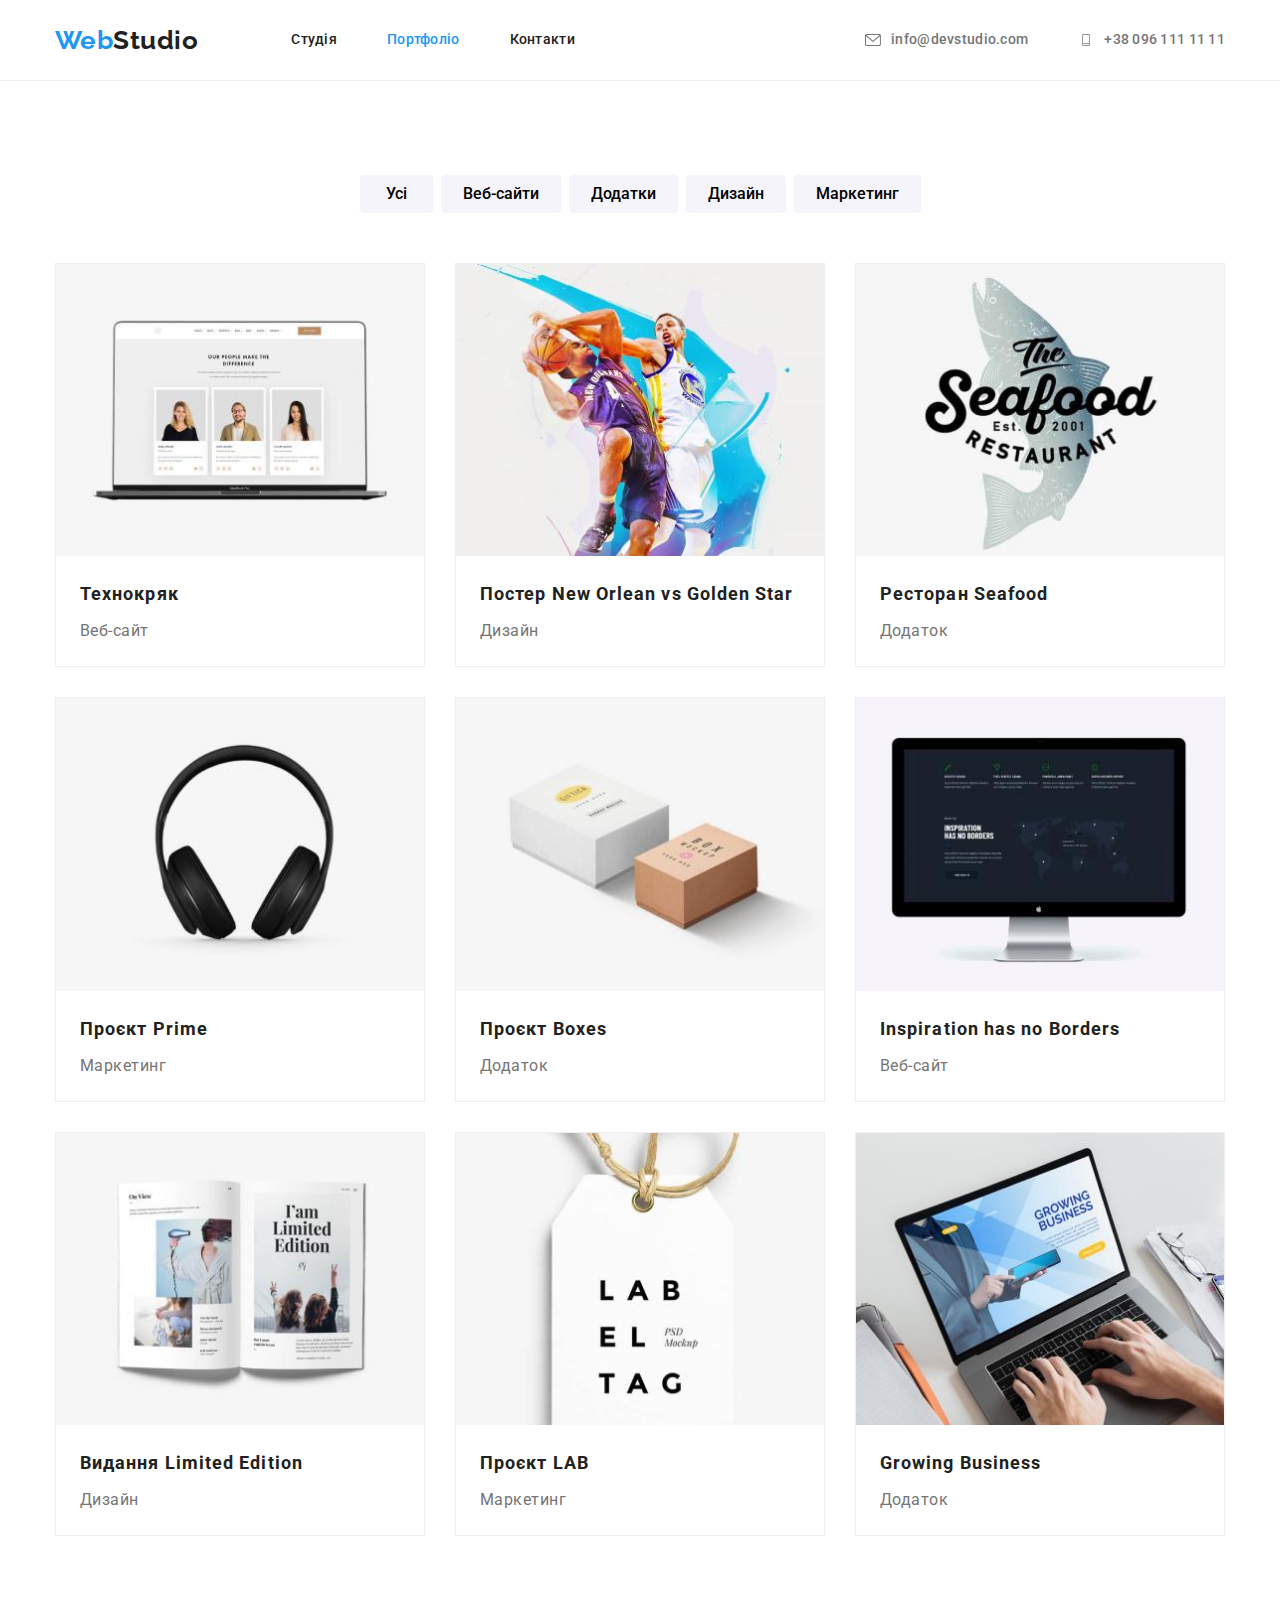
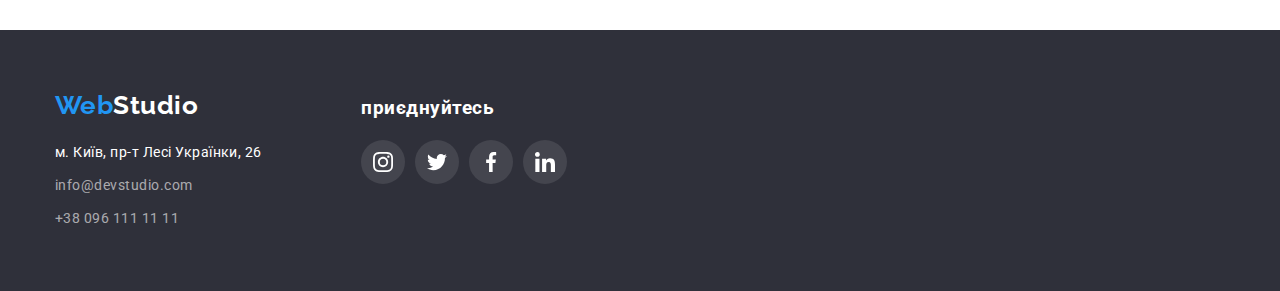
==== portfolio.html @ afe0e304 "copy my HW4" ====
<!DOCTYPE html>
<html lang="uk">
  <head>
    <meta charset="UTF-8" />
    <meta http-equiv="X-UA-Compatible" content="IE=edge" />
    <meta name="viewport" content="width=device-width, initial-scale=1.0" />
    <title>Document</title>
    <link
      rel="stylesheet"
      href="https://cdnjs.cloudflare.com/ajax/libs/modern-normalize/1.1.0/modern-normalize.min.css"
    />
    <link
      href="https://fonts.googleapis.com/css2?family=Raleway:wght@700&family=Roboto:wght@400;500;700;900&display=swap"
      rel="stylesheet"
    />
    <link rel="stylesheet" href="./css/styles.css" />
  </head>
  <body>
    <header class="header-border">
      <div class="conteiner header-nav">
        <nav class="nav header-nav">
          <a class="logo link" href="./index.html"
            >Web<span class="logo-text">Studio</span></a
          >
          <ul class="site-nav list">
            <li class="item">
              <a href="./index.html" class="link">Студія</a>
            </li>
            <li class="item">
              <a href="./portfolio.html" class="link current">Портфоліо</a>
            </li>
            <li class="item"><a href="#" class="link">Контакти</a></li>
          </ul>
        </nav>
        <ul class="list auth-nav">
          <li class="item">
            <a class="nav-link link" href="mailto:info@devstudio.com"
              ><svg class="nav-icon" width="16" height="12">
                <use href="./images/icons.svg#icon-envelope"></use></svg
              >info@devstudio.com</a
            >
          </li>
          <li class="item">
            <a class="nav-link link" href="tel:+380961111111"
              ><svg class="nav-icon" width="16" height="12">
                <use href="./images/icons.svg#icon-phone"></use></svg
              >+38 096 111 11 11</a
            >
          </li>
        </ul>
      </div>
    </header>
    <main class="section-exmpls">
      <h1 class="visually-hidden">Портфоліо</h1>
      <section class="section">
        <div class="conteiner">
          <ul class="list list-btn">
            <li class="list-btn-exmpls">
              <button class="btn-filter btn" type="button">Усі</button>
            </li>
            <li class="list-btn-exmpls">
              <button class="btn-filter btn" type="button">Веб-сайти</button>
            </li>
            <li class="list-btn-exmpls">
              <button class="btn-filter btn" type="button">Додатки</button>
            </li>
            <li class="list-btn-exmpls">
              <button class="btn-filter btn" type="button">Дизайн</button>
            </li>
            <li class="list-btn-exmpls">
              <button class="btn-filter btn" type="button">Маркетинг</button>
            </li>
          </ul>
          <ul class="list list-exmpls">
            <li class="section-exmpls-item">
              <a class="link link-exmpls" href="#"
                ><img
                  class="img"
                  src="./images/tk.jpg"
                  alt="компʼютер"
                  width="370"
                />
                <div class="exmpl-item-text">
                  <h2 class="section-exmpls-heading">Технокряк</h2>
                  <p class="section-exmpls-text">Веб-сайт</p>
                </div></a
              >
            </li>
            <li class="section-exmpls-item">
              <a class="link link-exmpls" href="#"
                ><img
                  class="img"
                  src="./images/poster.jpg"
                  alt="гравці баскетболу"
                  width="370"
                />
                <div class="exmpl-item-text">
                  <h2 class="section-exmpls-heading">
                    Постер New Orlean vs Golden Star
                  </h2>
                  <p class="section-exmpls-text">Дизайн</p>
                </div></a
              >
            </li>
            <li class="section-exmpls-item">
              <a class="link link-exmpls" href="#">
                <img
                  class="img"
                  src="./images/restaurant.jpg"
                  alt="логотип риба"
                  width="370"
                />
                <div class="exmpl-item-text">
                  <h2 class="section-exmpls-heading">Ресторан Seafood</h2>
                  <p class="section-exmpls-text">Додаток</p>
                </div></a
              >
            </li>
            <li class="section-exmpls-item">
              <a class="link link-exmpls" href="#">
                <img
                  class="img"
                  src="./images/prime.jpg"
                  alt="навушники"
                  width="370"
                />
                <div class="exmpl-item-text">
                  <h2 class="section-exmpls-heading">Проєкт Prime</h2>
                  <p class="section-exmpls-text">Маркетинг</p>
                </div></a
              >
            </li>
            <li class="section-exmpls-item">
              <a class="link link-exmpls" href="#">
                <img
                  class="img"
                  src="./images/boxes.jpg"
                  alt="дві коробки"
                  width="370"
                />
                <div class="exmpl-item-text">
                  <h2 class="section-exmpls-heading">Проєкт Boxes</h2>
                  <p class="section-exmpls-text">Додаток</p>
                </div></a
              >
            </li>
            <li class="section-exmpls-item">
              <a class="link link-exmpls" href="#">
                <img
                  class="img"
                  src="./images/inspiration.jpg"
                  alt="монітор"
                  width="370"
                />
                <div class="exmpl-item-text">
                  <h2 class="section-exmpls-heading">
                    Inspiration has no Borders
                  </h2>
                  <p class="section-exmpls-text">Веб-сайт</p>
                </div></a
              >
            </li>
            <li class="section-exmpls-item">
              <a class="link link-exmpls" href="#">
                <img
                  class="img"
                  src="./images/limiteded.jpg"
                  alt="книга"
                  width="370"
                />
                <div class="exmpl-item-text">
                  <h2 class="section-exmpls-heading">
                    Видання Limited Edition
                  </h2>
                  <p class="section-exmpls-text">Дизайн</p>
                </div>
              </a>
            </li>
            <li class="section-exmpls-item">
              <a class="link link-exmpls" href="#">
                <img
                  class="img"
                  src="./images/lab.jpg"
                  alt="бірка"
                  width="370"
                />
                <div class="exmpl-item-text">
                  <h2 class="section-exmpls-heading">Проєкт LAB</h2>
                  <p class="section-exmpls-text">Маркетинг</p>
                </div></a
              >
            </li>
            <li class="section-exmpls-item">
              <a class="link link-exmpls" href="#">
                <img
                  class="img"
                  src="./images/growbi.jpg"
                  alt="ноутбук"
                  width="370"
                />
                <div class="exmpl-item-text">
                  <h2 class="section-exmpls-heading">Growing Business</h2>
                  <p class="section-exmpls-text">Додаток</p>
                </div></a
              >
            </li>
          </ul>
        </div>
      </section>
    </main>
    <footer class="footer">
      <div class="conteiner">
        <div class="list footer-list">
          <div>
            <a class="logo link logo-footer" href="./index.html"
              >Web<span class="logo-text-footer">Studio</span></a
            >
            <address class="address">
              <ul class="list address-logo">
                <li class="adress-list">
                  <a
                    class="footer-text address-text link"
                    href="https://goo.gl/maps/Pw9cZAzKq1KJY9Lq5"
                    target="_blank"
                    rel="noreferrer noopener"
                    >м. Київ, пр-т Лесі Українки, 26</a
                  >
                </li>
                <li class="adress-list">
                  <a
                    class="nav-link-footer footer-text link"
                    href="mailto:info@devstudio.com"
                    >info@devstudio.com</a
                  >
                </li>
                <li class="adress-list">
                  <a
                    class="nav-link-footer footer-text link"
                    href="tel:+380961111111"
                    >+38 096 111 11 11</a
                  >
                </li>
              </ul>
            </address>
          </div>
          <div>
            <h3 class="footer-title">приєднуйтесь</h3>
            <ul class="footer-icon list">
              <li class="footer-icon-social">
                <a href="#">
                  <svg width="20px" height="20px">
                    <use
                      class="icon"
                      href="./images/icons.svg#icon-instagram"
                    ></use>
                  </svg>
                </a>
              </li>
              <li class="footer-icon-social">
                <a href="#">
                  <svg width="20px" height="20px">
                    <use
                      class="icon"
                      href="./images/icons.svg#icon-twitter"
                    ></use>
                  </svg>
                </a>
              </li>
              <li class="footer-icon-social">
                <a href="#">
                  <svg width="20px" height="20px">
                    <use
                      class="icon"
                      href="./images/icons.svg#icon-facebook"
                    ></use>
                  </svg>
                </a>
              </li>
              <li class="footer-icon-social">
                <a href="#">
                  <svg width="20px" height="20px">
                    <use
                      class="icon"
                      href="./images/icons.svg#icon-linkedin"
                    ></use>
                  </svg>
                </a>
              </li>
            </ul>
          </div>
        </div>
      </div>
    </footer>
  </body>
</html>
---- css/styles.css ----
/* names of classes
.logo 
.logo-text
.logo-text-footer
.logo-footer
.list 
.current
.btn 
.site-nav 
.item
.link
.heder-border
.header-nav
.nav-link 
.auth-nav
.nav-link-footer
.visually-hidden
.icon
.hero 
.hero-text 
.hero-btn 
.main-page 
.main-subdject 
.main-text 
.main-list
.main-img
.list-item
.section
.main-section
.main-page-title 
.main-page-list
.img
.team-page 
.team-page-item
.team-page-title 
.team-page-text 
.team-icon
.team-icon-social
.footer 
.footer-text 
.address 
.adress-list
.address-text
.conteiner
.header-border


-###-portfolio-###-

.section-exmpls 
.btn-filter 
.list-btn
.btn-filter
.exmpl-item-text
.section-exmpls-heading
.section-exmpls-text
.section-exmpls-item
.link-exmpls


*/

:root {
  --main-bg: #ffffff;
  --main-text: #212121;
  --second-text: #757575;
  --logo: #2196f3;
  --accent-text: #2196f3;
  --first-section-bg: #2f303a;
  --second-section-bg: #ffffff;
  --third-section-bg: #f5f4fa;
  --footer-bg: #2f303a;
  --active-btn: #188ce8;
  --footer-nav: rgba(255, 255, 255, 0.6);
  --social-icon: #afb1b8;
}

/* global */

body {
  background-color: var(--main-bg);
  color: var(--main-text);
  font-family: Roboto, sans-serif;
  letter-spacing: 0.03em;
}
h1,
h2,
h3,
h4,
h5,
h6,
p,
ul {
  margin: 0;
  padding: 0;
}
.list {
  list-style: none;
}
.btn {
  cursor: pointer;
  font-family: inherit;
}
.link {
  text-decoration: none;
}
.conteiner {
  width: 1200px;
  padding-left: 15px;
  padding-right: 15px;
  margin-left: auto;
  margin-right: auto;
}
.visually-hidden {
  position: absolute;

  white-space: nowrap;

  width: 1px;

  height: 1px;

  overflow: hidden;

  border: 0;

  padding: 0;

  clip: rect(0 0 0 0);

  clip-path: inset(50%);

  margin: -1px;
}
.icon {
  fill: inherit;
}

/* header global */

.header-nav {
  display: flex;
  align-items: center;
}
.logo {
  color: var(--logo);
  font-family: Raleway, sans-serif;
  font-weight: 700;
  font-size: 26px;
  line-height: 1.19;
  margin-right: 93px;
  display: block;
}
.logo-text {
  color: var(--main-text);
}
.site-nav {
  display: flex;
}
.site-nav.list .current {
  color: var(--accent-text);
}
.site-nav .link,
.item .nav-link {
  padding-top: 32px;
  padding-bottom: 32px;
  display: flex;
  align-items: center;
}
.site-nav .item:not(:last-child) {
  margin-right: 50px;
}
.site-nav .link,
.nav-link {
  color: var(--main-text);
  font-weight: 500;
  font-size: 14px;
  line-height: 1.14;
  letter-spacing: 0.02em;
}
.nav-icon {
  margin-right: 10px;
}

.site-nav .link:hover,
.site-nav .link:focus,
.nav-link:focus,
.nav-link:hover {
  color: var(--accent-text);
  fill: var(--accent-text);
}
.nav-link {
  color: var(--second-text);
  fill: var(--second-text);
}
.auth-nav {
  display: flex;
  margin-left: auto;
}
.auth-nav .item:not(:last-child) {
  margin-right: 50px;
}
.header-border {
  border-bottom: 1px solid #ececec;
}
/* footer global */
.address {
  font-style: normal;
}
.footer {
  padding-top: 60px;
  padding-bottom: 60px;
  background-color: var(--footer-bg);
}
.logo-text-footer {
  color: var(--main-bg);
}
.conteiner .logo-footer {
  margin-bottom: 20px;
  display: block;
}
.adress-list:not(:last-child) {
  margin-bottom: 9px;
}
.footer-text {
  font-size: 14px;
  line-height: 1.71;
}
.address-text {
  color: var(--main-bg);
}
.nav-link-footer {
  color: var(--footer-nav);
}
.nav-link-footer:focus,
.nav-link-footer:hover {
  color: var(--accent-text);
}

.footer-icon {
  display: flex;
  gap: 10px;
}
.footer-icon-social {
  width: 44px;
  height: 44px;
  padding: 12px;
  fill: var(--main-bg);
  background: rgba(255, 255, 255, 0.1);
  border-radius: 50%;
}
.footer-icon-social:focus,
.footer-icon-social:hover {
  background-color: var(--accent-text);
  fill: var(--main-bg);
  border-radius: 50%;
}
.footer-list {
  display: flex;
  gap: 70px;
  align-items: baseline;
}

.footer-title {
  color: var(--main-bg);
  margin-bottom: 20px;
}

/* main index */

.hero {
  padding: 200px 0;
  max-width: 1600px;
  height: 600px;
  margin-right: auto;
  margin-left: auto;
  background-image: linear-gradient(
      to right,
      rgba(47, 48, 58, 0.4),
      rgba(47, 48, 58, 0.4)
    ),
    url(../images/hero.jpg);
  background-repeat: no-repeat;
  background-position: center;
  background-size: cover;
  background-color: var(--first-section-bg);
}
.hero-text {
  margin-bottom: 30px;
  margin-right: auto;
  margin-left: auto;
  color: var(--main-bg);
  font-weight: 900;
  font-size: 44px;
  line-height: 1.36;
  text-align: center;
  letter-spacing: 0.06em;
  text-transform: uppercase;
  max-width: 696px;
}
.hero-btn {
  padding: 10px 32px;
  border: 0;
  margin-right: auto;
  margin-left: auto;
  min-width: 216px;
  background: #2196f3;
  box-shadow: 0px 4px 4px rgba(0, 0, 0, 0.15);
  border-radius: 4px;
  color: var(--main-bg);
  font-weight: 700;
  font-size: 16px;
  line-height: 1.88;
  text-align: center;
  letter-spacing: 0.06em;
  display: block;
}
.hero-btn:hover,
.hero-btn:focus {
  background-color: var(--active-btn);
}
.main-page {
  background-color: var(--second-section-bg);
}
.main-subdject {
  font-size: 14px;
  line-height: 1.14;
  text-transform: uppercase;
  margin-bottom: 10px;
}
.main-text {
  color: var(--second-text);
  font-size: 14px;
  line-height: 1.71;
  /* width: 270px; */
}
.section {
  padding-top: 94px;
  padding-bottom: 94px;
}
.main-section {
  padding-bottom: 94px;
}
.main-list {
  width: calc((100%-90px) / 4);
}
.main-img {
  width: 270;
  height: 120px;
  background-color: var(--third-section-bg);
  border-radius: 4px;
  display: flex;
  justify-content: center;
  align-items: center;
  margin-bottom: 30px;
}

.conteiner .list-item {
  display: flex;
  gap: 30px;
}
.main-page-title {
  margin-bottom: 50px;
  font-size: 36px;
  line-height: 1.17;
  text-align: center;
}
.main-page-list {
  width: calc((100%-60px) / 3);
}
.team-page {
  background-color: var(--third-section-bg);
}
.team-page-item {
  background: var(--main-bg);
  box-shadow: 0px 1px 3px rgba(0, 0, 0, 0.12), 0px 1px 1px rgba(0, 0, 0, 0.14),
    0px 2px 1px rgba(0, 0, 0, 0.2);
  border-radius: 0px 0px 4px 4px;
  width: 270px;
}
.team-item-text {
  padding-top: 30px;
  padding-bottom: 30px;
}
.img {
  display: block;
  width: 100%;
  height: auto;
}
.team-page-title {
  margin-bottom: 10px;
  font-weight: 500;
  font-size: 16px;
  line-height: 1.9;
  text-align: center;
}
.team-page-text {
  color: var(--second-text);
  font-size: 16px;
  line-height: 1.9;
  text-align: center;
}
.team-icon {
  display: flex;
  padding: 16px 32px 0px;
  justify-content: center;
}
.team-icon-social {
  width: 44px;
  height: 44px;
  padding: 12px;
  fill: var(--social-icon);
}
.team-icon-social:focus,
.team-icon-social:hover {
  background-color: var(--accent-text);
  fill: #ffffff;
  border-radius: 50%;
}
.list-brand {
  width: 170px;
  height: 92px;
  border: 1px solid #afb1b8;
  border-radius: 4px;
  display: flex;
  justify-content: center;
  align-items: center;
  fill: var(--social-icon);
}
.icon-brand {
  display: flex;
  gap: 30px;
}
.list-brand:hover,
.list-brand:focus {
  border: 1px solid var(--accent-text);
  fill: var(--accent-text);
}

/* portfolio */

.section-exmpls {
  background-color: var(--second-section-bg);
}
.btn-filter {
  padding: 6px 22px;
  border: 0;
  min-width: 73px;
  background: var(--third-section-bg);
  border-radius: 4px;
  font-weight: 500;
  font-size: 16px;
  line-height: 1.62;
  text-align: center;
  display: block;
}
.list-btn-exmpls:not(:last-child) {
  margin-right: 8px;
}
.list-btn {
  display: flex;
  justify-content: center;
  margin-bottom: 50px;
}
.btn-filter:focus,
.btn-filter:hover {
  background: var(--accent-text);
  color: var(--main-bg);
  box-shadow: 0px 3px 1px rgba(0, 0, 0, 0.1), 0px 1px 2px rgba(0, 0, 0, 0.08),
    0px 2px 2px rgba(0, 0, 0, 0.12);
  border-radius: 4px;
}
.exmpl-item-text {
  padding: 20px 24px;
}
.section-exmpls-heading {
  font-size: 18px;
  line-height: 2;
  letter-spacing: 0.06em;
  margin-bottom: 4px;
}
.section-exmpls-text {
  color: var(--second-text);
  font-size: 16px;
  line-height: 1.88;
}
.section-exmpls-item {
  background: var(--main-bg);
  border: 1px solid #eeeeee;
  width: 370px;
}
.section-exmpls-item:hover {
  box-shadow: 0px 1px 1px rgba(0, 0, 0, 0.12), 0px 4px 4px rgba(0, 0, 0, 0.06),
    1px 4px 6px rgba(0, 0, 0, 0.16);
}
.list-exmpls {
  display: flex;
  gap: 30px;
  flex-wrap: wrap;
}
.link-exmpls {
  color: inherit;
}
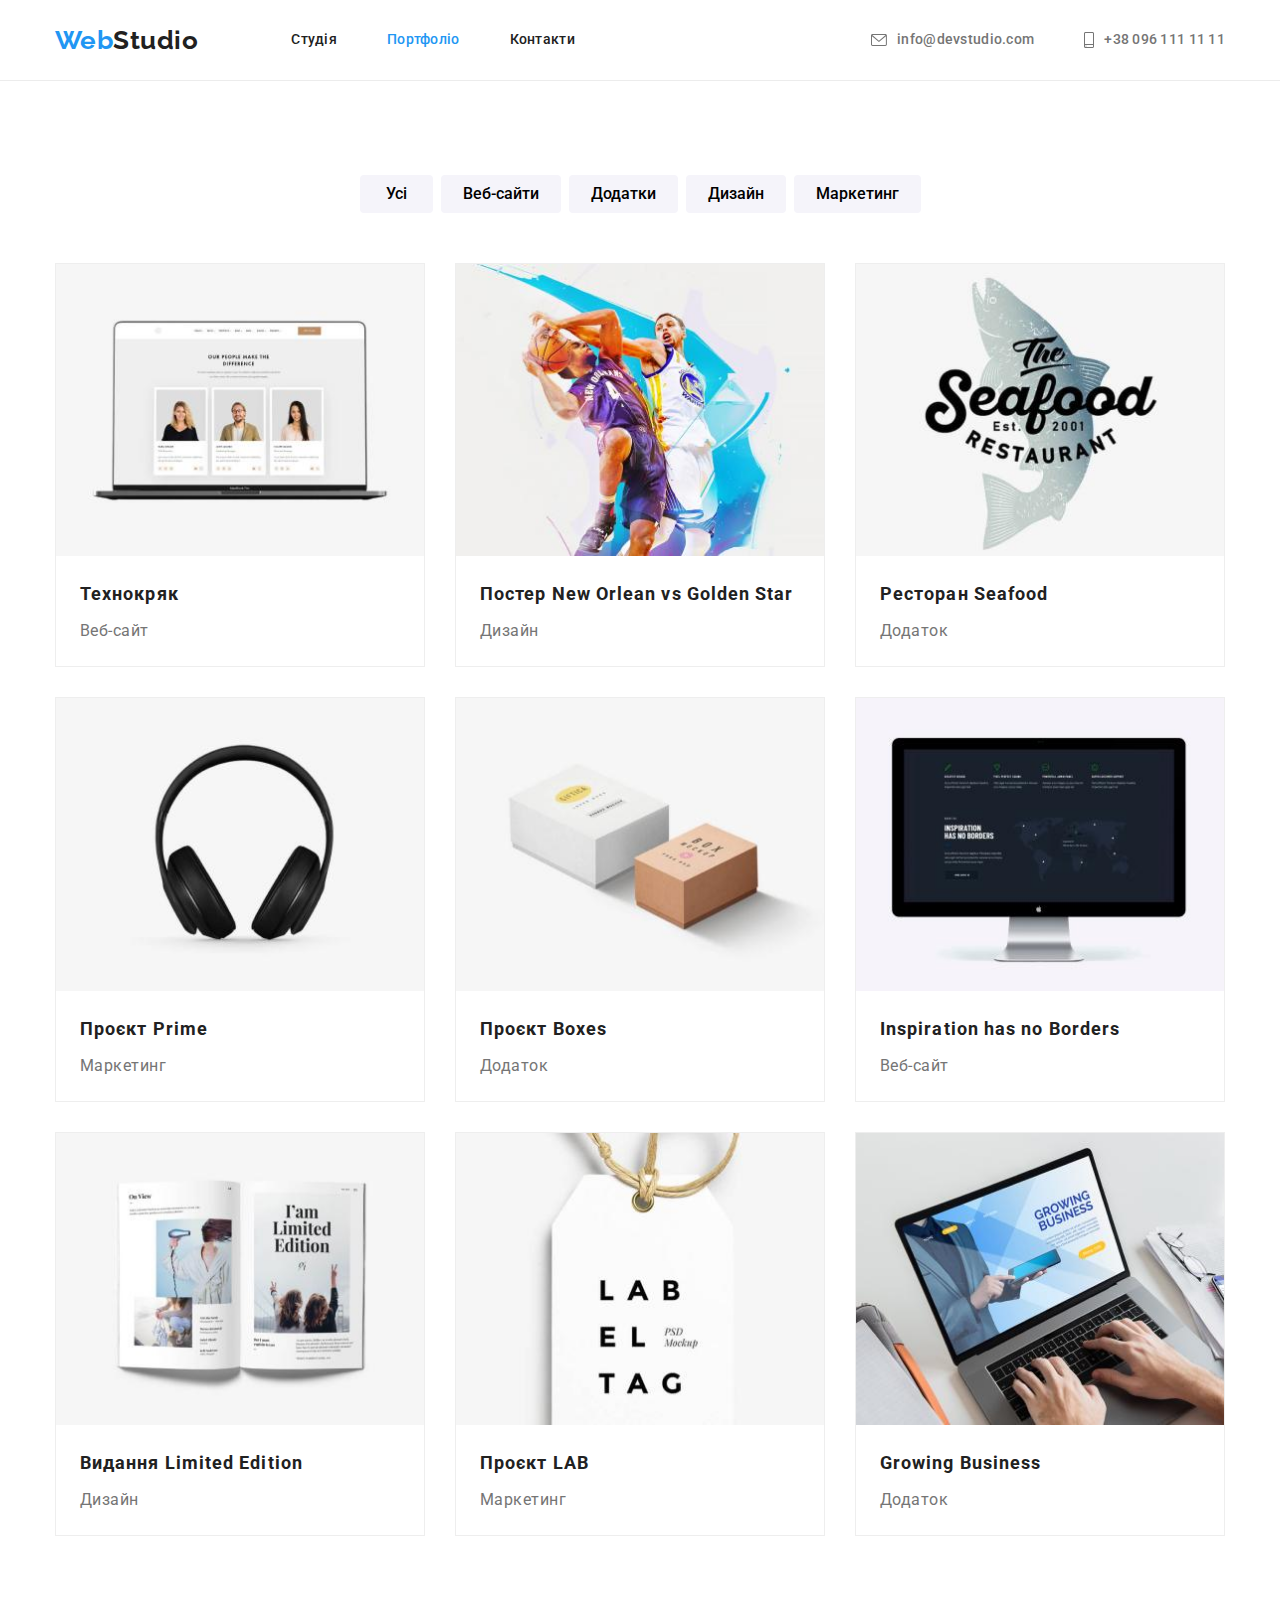
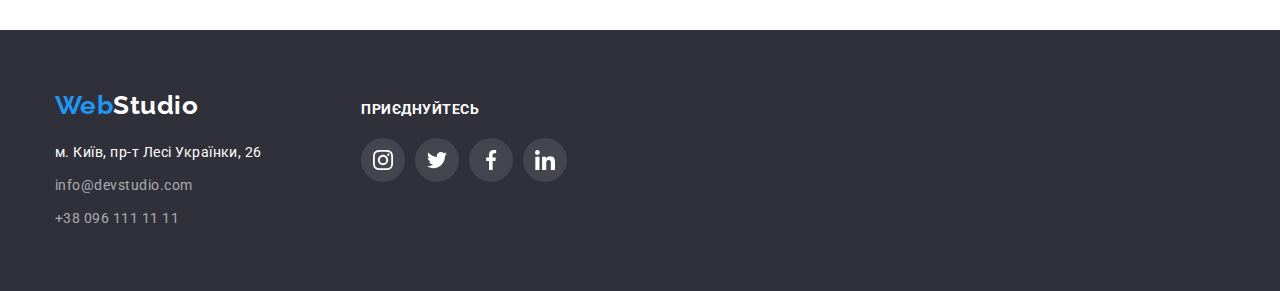
==== commit 919d03fd: "remove" ====
--- a/portfolio.html
+++ b/portfolio.html
@@ -42,7 +42,7 @@
           </li>
           <li class="item">
             <a class="nav-link link" href="tel:+380961111111"
-              ><svg class="nav-icon" width="16" height="12">
+              ><svg class="nav-icon" width="10" height="16">
                 <use href="./images/icons.svg#icon-phone"></use></svg
               >+38 096 111 11 11</a
             >
@@ -211,7 +211,7 @@
     <footer class="footer">
       <div class="conteiner">
         <div class="list footer-list">
-          <div>
+          <div class="footer-list-logo">
             <a class="logo link logo-footer" href="./index.html"
               >Web<span class="logo-text-footer">Studio</span></a
             >
@@ -244,10 +244,10 @@
             </address>
           </div>
           <div>
-            <h3 class="footer-title">приєднуйтесь</h3>
+            <h3 class="footer-title">Приєднуйтесь</h3>
             <ul class="footer-icon list">
               <li class="footer-icon-social">
-                <a href="#">
+                <a class="footer-list-social" href="#">
                   <svg width="20px" height="20px">
                     <use
                       class="icon"
@@ -257,7 +257,7 @@
                 </a>
               </li>
               <li class="footer-icon-social">
-                <a href="#">
+                <a class="footer-list-social" href="#">
                   <svg width="20px" height="20px">
                     <use
                       class="icon"
@@ -267,7 +267,7 @@
                 </a>
               </li>
               <li class="footer-icon-social">
-                <a href="#">
+                <a class="footer-list-social" href="#">
                   <svg width="20px" height="20px">
                     <use
                       class="icon"
@@ -277,7 +277,7 @@
                 </a>
               </li>
               <li class="footer-icon-social">
-                <a href="#">
+                <a class="footer-list-social" href="#">
                   <svg width="20px" height="20px">
                     <use
                       class="icon"
--- a/css/styles.css
+++ b/css/styles.css
@@ -244,26 +244,36 @@
 .footer-icon-social {
   width: 44px;
   height: 44px;
-  padding: 12px;
   fill: var(--main-bg);
   background: rgba(255, 255, 255, 0.1);
   border-radius: 50%;
 }
-.footer-icon-social:focus,
-.footer-icon-social:hover {
+.footer-list-social {
+  width: 100%;
+  height: 100%;
+  display: flex;
+  align-items: center;
+  justify-content: center;
+}
+.footer-list-social:focus,
+.footer-list-social:hover {
   background-color: var(--accent-text);
   fill: var(--main-bg);
   border-radius: 50%;
 }
 .footer-list {
   display: flex;
-  gap: 70px;
   align-items: baseline;
 }
-
 .footer-title {
   color: var(--main-bg);
   margin-bottom: 20px;
+  font-size: 14px;
+  line-height: 1.14;
+  text-transform: uppercase;
+}
+.footer-list-logo {
+  margin-right: 70px;
 }
 
 /* main index */
@@ -399,20 +409,28 @@
   font-size: 16px;
   line-height: 1.9;
   text-align: center;
+  margin-bottom: 16px;
 }
 .team-icon {
   display: flex;
-  padding: 16px 32px 0px;
   justify-content: center;
+  gap: 10px;
 }
 .team-icon-social {
   width: 44px;
   height: 44px;
-  padding: 12px;
+
   fill: var(--social-icon);
 }
-.team-icon-social:focus,
-.team-icon-social:hover {
+.team-list-social {
+  width: 100%;
+  height: 100%;
+  display: flex;
+  align-items: center;
+  justify-content: center;
+}
+.team-list-social:focus,
+.team-list-social:hover {
   background-color: var(--accent-text);
   fill: #ffffff;
   border-radius: 50%;
@@ -420,20 +438,25 @@
 .list-brand {
   width: 170px;
   height: 92px;
+}
+.icon-brand {
+  display: flex;
+  gap: 30px;
+}
+.link-brand {
+  display: flex;
+  justify-content: center;
+  align-items: center;
+  width: 100%;
+  height: 100%;
+  fill: var(--social-icon);
   border: 1px solid #afb1b8;
   border-radius: 4px;
-  display: flex;
-  justify-content: center;
-  align-items: center;
-  fill: var(--social-icon);
-}
-.icon-brand {
-  display: flex;
-  gap: 30px;
-}
-.list-brand:hover,
-.list-brand:focus {
+}
+.link-brand:hover,
+.link-brand:focus {
   border: 1px solid var(--accent-text);
+  border-radius: 4px;
   fill: var(--accent-text);
 }
 
@@ -489,15 +512,17 @@
   border: 1px solid #eeeeee;
   width: 370px;
 }
-.section-exmpls-item:hover {
+.list-exmpls {
+  display: flex;
+  gap: 30px;
+  flex-wrap: wrap;
+}
+.link-exmpls {
+  color: inherit;
+  display: block;
+}
+.link-exmpls:hover,
+.link-exmpls:focus {
   box-shadow: 0px 1px 1px rgba(0, 0, 0, 0.12), 0px 4px 4px rgba(0, 0, 0, 0.06),
     1px 4px 6px rgba(0, 0, 0, 0.16);
 }
-.list-exmpls {
-  display: flex;
-  gap: 30px;
-  flex-wrap: wrap;
-}
-.link-exmpls {
-  color: inherit;
-}
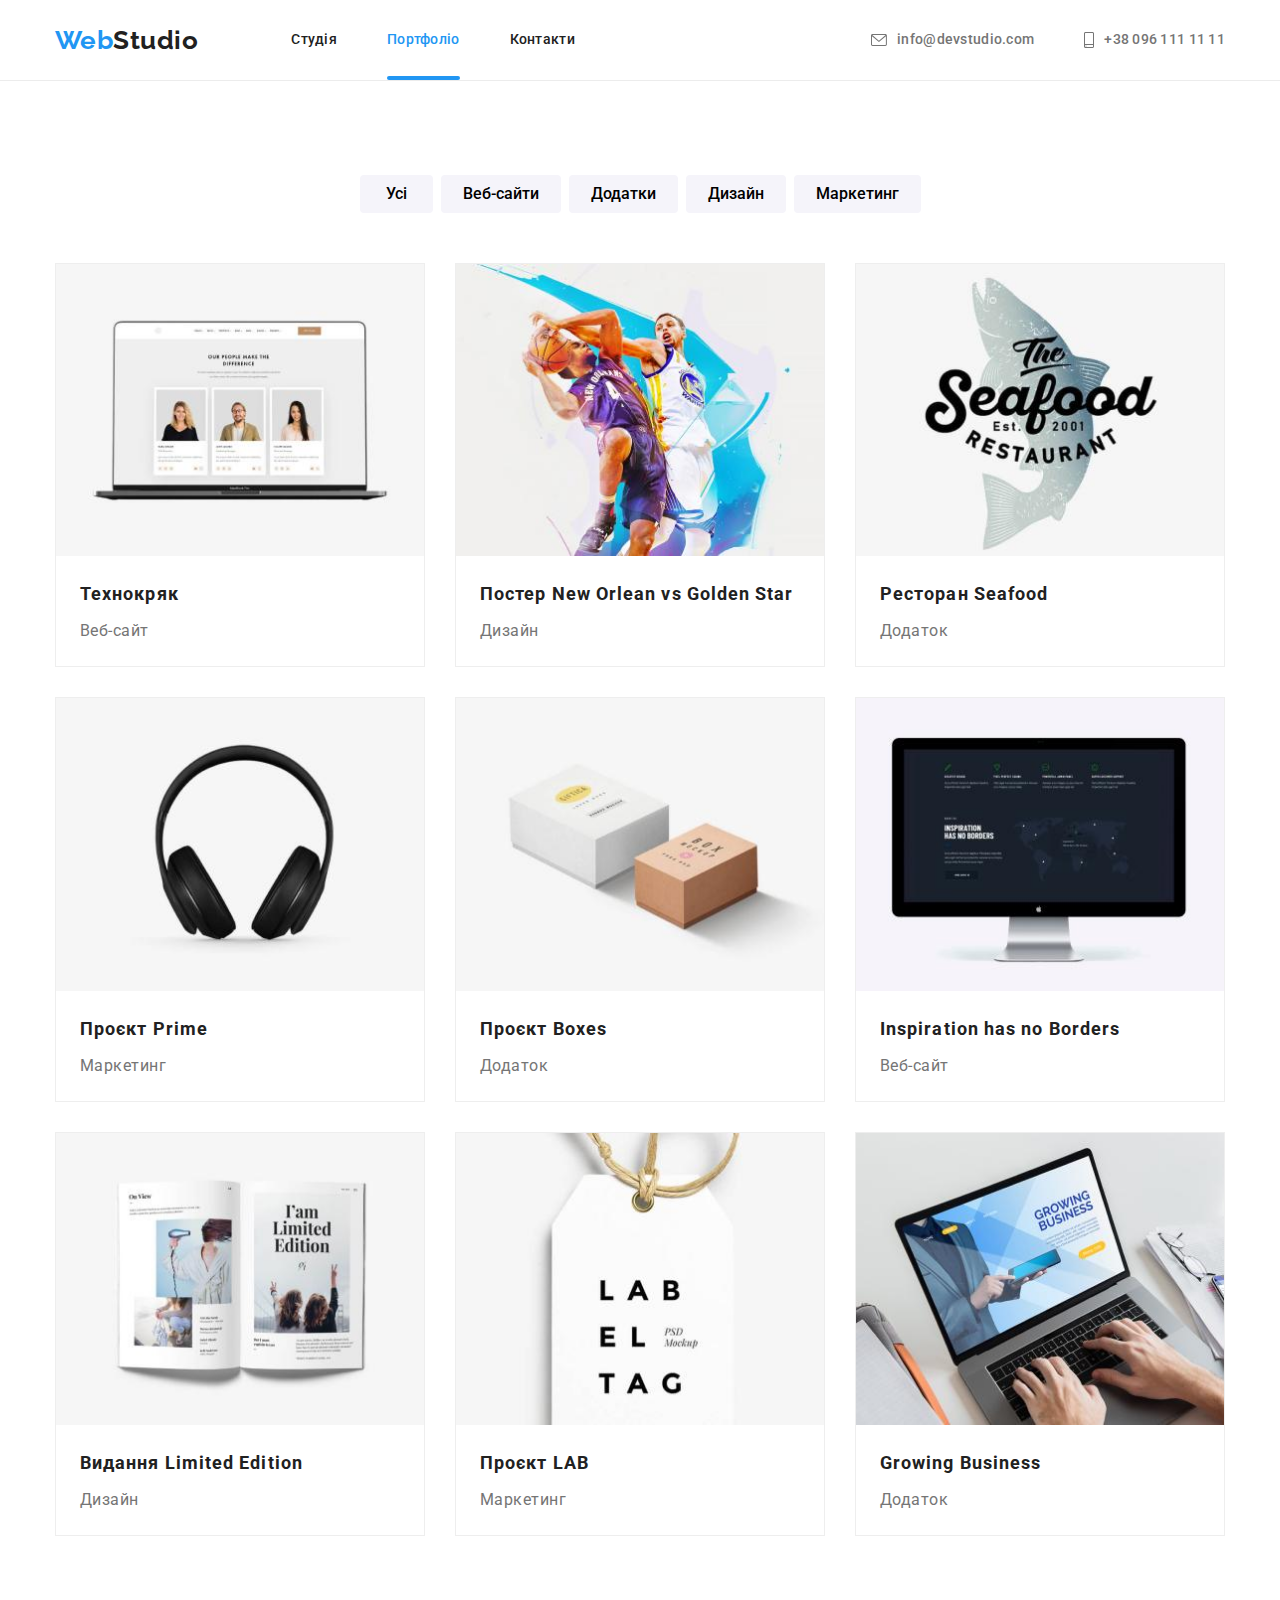
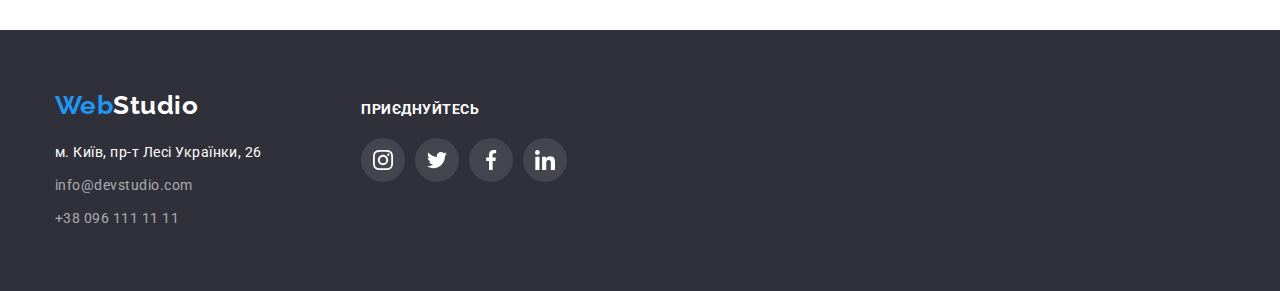
==== commit 11f44ffc: "add text on img and underline of current" ====
--- a/portfolio.html
+++ b/portfolio.html
@@ -73,13 +73,23 @@
           </ul>
           <ul class="list list-exmpls">
             <li class="section-exmpls-item">
-              <a class="link link-exmpls" href="#"
-                ><img
-                  class="img"
-                  src="./images/tk.jpg"
-                  alt="компʼютер"
-                  width="370"
-                />
+              <a class="link link-exmpls" href="#">
+                <div class="img-thumb">
+                  <img
+                    class="img"
+                    src="./images/tk.jpg"
+                    alt="компʼютер"
+                    width="370"
+                  />
+                  <div class="thumb">
+                    <p class="text-thumb">
+                      Ресурс пропонує комплексні пропозиції з різним рівнем
+                      функціоналу та сервісів. Все це дозволить відвідувачу
+                      отримати вичерпні відомості про компанію чи приватну
+                      особу.
+                    </p>
+                  </div>
+                </div>
                 <div class="exmpl-item-text">
                   <h2 class="section-exmpls-heading">Технокряк</h2>
                   <p class="section-exmpls-text">Веб-сайт</p>
@@ -88,12 +98,22 @@
             </li>
             <li class="section-exmpls-item">
               <a class="link link-exmpls" href="#"
-                ><img
-                  class="img"
-                  src="./images/poster.jpg"
-                  alt="гравці баскетболу"
-                  width="370"
-                />
+                ><div class="img-thumb">
+                  <img
+                    class="img"
+                    src="./images/poster.jpg"
+                    alt="гравці баскетболу"
+                    width="370"
+                  />
+                  <div class="thumb">
+                    <p class="text-thumb">
+                      Ресурс пропонує комплексні пропозиції з різним рівнем
+                      функціоналу та сервісів. Все це дозволить відвідувачу
+                      отримати вичерпні відомості про компанію чи приватну
+                      особу.
+                    </p>
+                  </div>
+                </div>
                 <div class="exmpl-item-text">
                   <h2 class="section-exmpls-heading">
                     Постер New Orlean vs Golden Star
@@ -104,12 +124,22 @@
             </li>
             <li class="section-exmpls-item">
               <a class="link link-exmpls" href="#">
-                <img
-                  class="img"
-                  src="./images/restaurant.jpg"
-                  alt="логотип риба"
-                  width="370"
-                />
+                <div class="img-thumb">
+                  <img
+                    class="img"
+                    src="./images/restaurant.jpg"
+                    alt="логотип риба"
+                    width="370"
+                  />
+                  <div class="thumb">
+                    <p class="text-thumb">
+                      Ресурс пропонує комплексні пропозиції з різним рівнем
+                      функціоналу та сервісів. Все це дозволить відвідувачу
+                      отримати вичерпні відомості про компанію чи приватну
+                      особу.
+                    </p>
+                  </div>
+                </div>
                 <div class="exmpl-item-text">
                   <h2 class="section-exmpls-heading">Ресторан Seafood</h2>
                   <p class="section-exmpls-text">Додаток</p>
@@ -118,12 +148,22 @@
             </li>
             <li class="section-exmpls-item">
               <a class="link link-exmpls" href="#">
-                <img
-                  class="img"
-                  src="./images/prime.jpg"
-                  alt="навушники"
-                  width="370"
-                />
+                <div class="img-thumb">
+                  <img
+                    class="img"
+                    src="./images/prime.jpg"
+                    alt="навушники"
+                    width="370"
+                  />
+                  <div class="thumb">
+                    <p class="text-thumb">
+                      Ресурс пропонує комплексні пропозиції з різним рівнем
+                      функціоналу та сервісів. Все це дозволить відвідувачу
+                      отримати вичерпні відомості про компанію чи приватну
+                      особу.
+                    </p>
+                  </div>
+                </div>
                 <div class="exmpl-item-text">
                   <h2 class="section-exmpls-heading">Проєкт Prime</h2>
                   <p class="section-exmpls-text">Маркетинг</p>
@@ -132,12 +172,22 @@
             </li>
             <li class="section-exmpls-item">
               <a class="link link-exmpls" href="#">
-                <img
-                  class="img"
-                  src="./images/boxes.jpg"
-                  alt="дві коробки"
-                  width="370"
-                />
+                <div class="img-thumb">
+                  <img
+                    class="img"
+                    src="./images/boxes.jpg"
+                    alt="дві коробки"
+                    width="370"
+                  />
+                  <div class="thumb">
+                    <p class="text-thumb">
+                      Ресурс пропонує комплексні пропозиції з різним рівнем
+                      функціоналу та сервісів. Все це дозволить відвідувачу
+                      отримати вичерпні відомості про компанію чи приватну
+                      особу.
+                    </p>
+                  </div>
+                </div>
                 <div class="exmpl-item-text">
                   <h2 class="section-exmpls-heading">Проєкт Boxes</h2>
                   <p class="section-exmpls-text">Додаток</p>
@@ -146,12 +196,22 @@
             </li>
             <li class="section-exmpls-item">
               <a class="link link-exmpls" href="#">
-                <img
-                  class="img"
-                  src="./images/inspiration.jpg"
-                  alt="монітор"
-                  width="370"
-                />
+                <div class="img-thumb">
+                  <img
+                    class="img"
+                    src="./images/inspiration.jpg"
+                    alt="монітор"
+                    width="370"
+                  />
+                  <div class="thumb">
+                    <p class="text-thumb">
+                      Ресурс пропонує комплексні пропозиції з різним рівнем
+                      функціоналу та сервісів. Все це дозволить відвідувачу
+                      отримати вичерпні відомості про компанію чи приватну
+                      особу.
+                    </p>
+                  </div>
+                </div>
                 <div class="exmpl-item-text">
                   <h2 class="section-exmpls-heading">
                     Inspiration has no Borders
@@ -162,12 +222,22 @@
             </li>
             <li class="section-exmpls-item">
               <a class="link link-exmpls" href="#">
-                <img
-                  class="img"
-                  src="./images/limiteded.jpg"
-                  alt="книга"
-                  width="370"
-                />
+                <div class="img-thumb">
+                  <img
+                    class="img"
+                    src="./images/limiteded.jpg"
+                    alt="книга"
+                    width="370"
+                  />
+                  <div class="thumb">
+                    <p class="text-thumb">
+                      Ресурс пропонує комплексні пропозиції з різним рівнем
+                      функціоналу та сервісів. Все це дозволить відвідувачу
+                      отримати вичерпні відомості про компанію чи приватну
+                      особу.
+                    </p>
+                  </div>
+                </div>
                 <div class="exmpl-item-text">
                   <h2 class="section-exmpls-heading">
                     Видання Limited Edition
@@ -178,12 +248,22 @@
             </li>
             <li class="section-exmpls-item">
               <a class="link link-exmpls" href="#">
-                <img
-                  class="img"
-                  src="./images/lab.jpg"
-                  alt="бірка"
-                  width="370"
-                />
+                <div class="img-thumb">
+                  <img
+                    class="img"
+                    src="./images/lab.jpg"
+                    alt="бірка"
+                    width="370"
+                  />
+                  <div class="thumb">
+                    <p class="text-thumb">
+                      Ресурс пропонує комплексні пропозиції з різним рівнем
+                      функціоналу та сервісів. Все це дозволить відвідувачу
+                      отримати вичерпні відомості про компанію чи приватну
+                      особу.
+                    </p>
+                  </div>
+                </div>
                 <div class="exmpl-item-text">
                   <h2 class="section-exmpls-heading">Проєкт LAB</h2>
                   <p class="section-exmpls-text">Маркетинг</p>
@@ -192,12 +272,22 @@
             </li>
             <li class="section-exmpls-item">
               <a class="link link-exmpls" href="#">
-                <img
-                  class="img"
-                  src="./images/growbi.jpg"
-                  alt="ноутбук"
-                  width="370"
-                />
+                <div class="img-thumb">
+                  <img
+                    class="img"
+                    src="./images/growbi.jpg"
+                    alt="ноутбук"
+                    width="370"
+                  />
+                  <div class="thumb">
+                    <p class="text-thumb">
+                      Ресурс пропонує комплексні пропозиції з різним рівнем
+                      функціоналу та сервісів. Все це дозволить відвідувачу
+                      отримати вичерпні відомості про компанію чи приватну
+                      особу.
+                    </p>
+                  </div>
+                </div>
                 <div class="exmpl-item-text">
                   <h2 class="section-exmpls-heading">Growing Business</h2>
                   <p class="section-exmpls-text">Додаток</p>
--- a/css/styles.css
+++ b/css/styles.css
@@ -159,6 +159,16 @@
 }
 .site-nav.list .current {
   color: var(--accent-text);
+  position: relative;
+}
+.current::after {
+position: absolute;
+width: 100%;
+height: 4px;
+top: 76px;
+content: "";
+background:var(--accent-text);
+border-radius: 2px;
 }
 .site-nav .link,
 .item .nav-link {
@@ -511,15 +521,42 @@
   background: var(--main-bg);
   border: 1px solid #eeeeee;
   width: 370px;
+  
 }
 .list-exmpls {
   display: flex;
   gap: 30px;
   flex-wrap: wrap;
+  
 }
 .link-exmpls {
   color: inherit;
   display: block;
+}
+.img-thumb{
+  position: relative;
+overflow: hidden;
+}
+.thumb{
+  position: absolute;
+  top: 0;
+  left: 0;
+  width: 100%;
+  height: 100%;
+  background-color:rgba(33, 150, 243, 0.9);
+opacity: 0;
+padding: 63px 24px;
+  transform: translatey(100%);
+  transition: transform 250ms ease;
+}
+.text-thumb{
+font-size: 18px;
+line-height: 1.56;
+color:var(--main-bg);
+}
+.section-exmpls-item:hover .thumb{
+  transform: translatey(0);
+  opacity: 1;
 }
 .link-exmpls:hover,
 .link-exmpls:focus {
